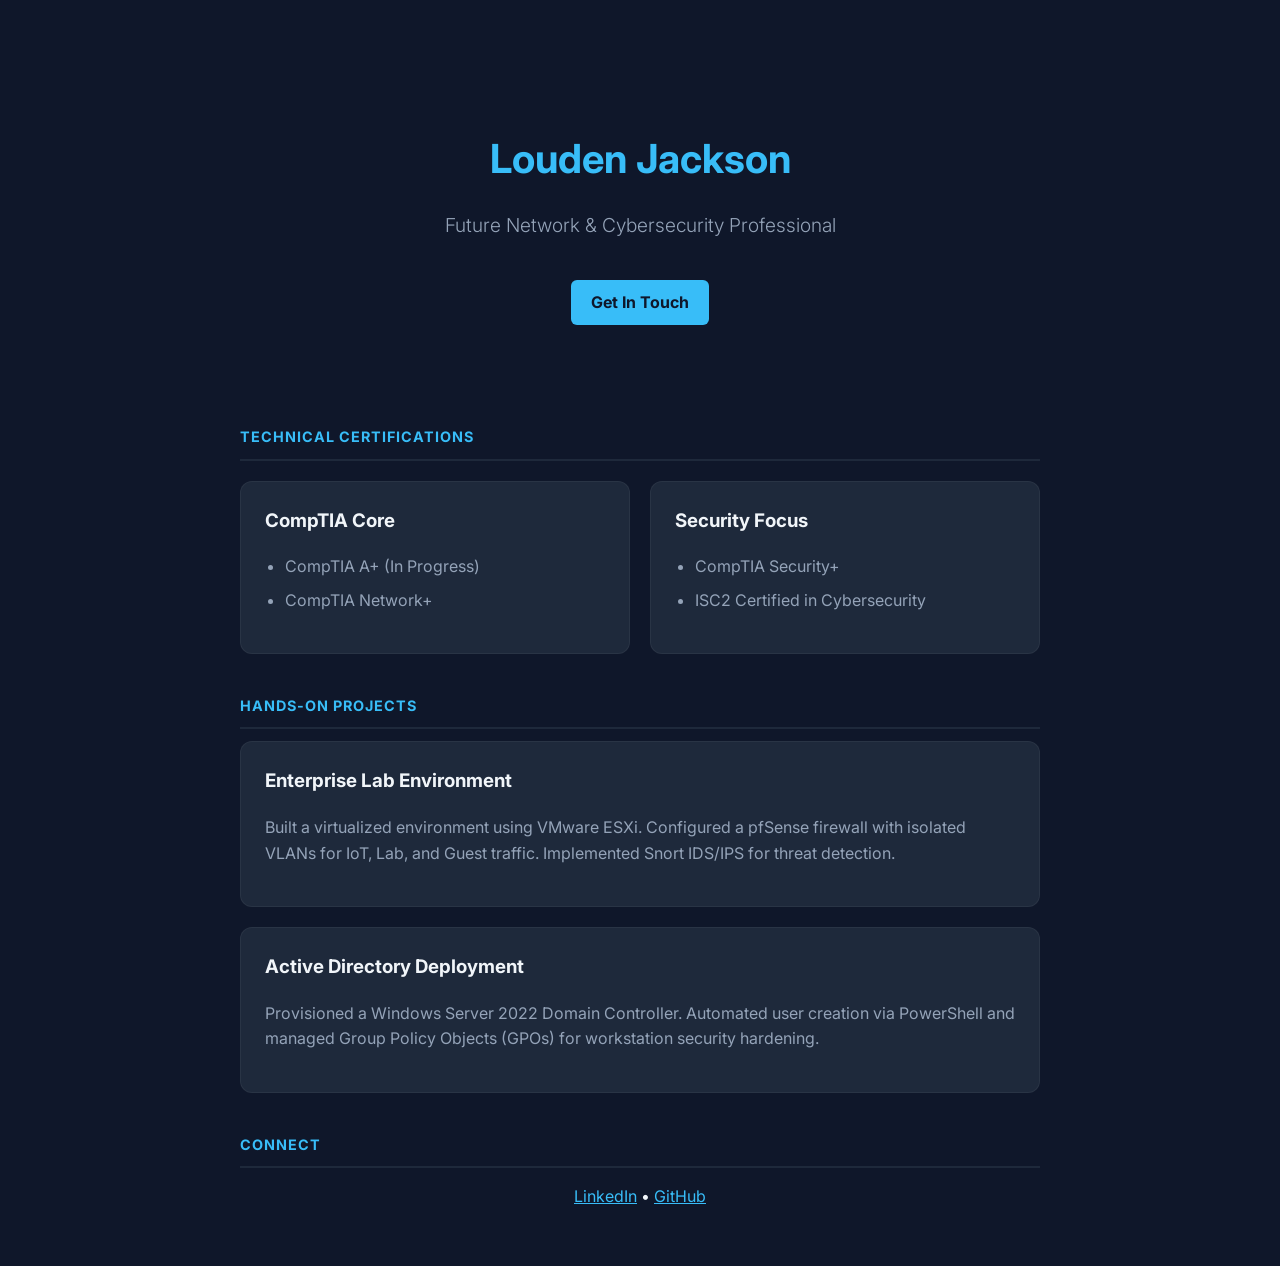
==== index.html @ 441cfcd6 "Update index.html" ====
<!DOCTYPE html>
<html lang="en">
<head>
    <meta charset="UTF-8">
    <meta name="viewport" content="width=device-width, initial-scale=1.0">
    <title>Louden Jackson | IT & Cybersecurity Portfolio</title>
    <link href="https://fonts.googleapis.com/css2?family=Inter:wght@300;400;700&display=swap" rel="stylesheet">
    <style>
        :root {
            --bg: #0f172a;
            --card-bg: #1e293b;
            --accent: #38bdf8;
            --text-main: #f1f5f9;
            --text-dim: #94a3b8;
        }

        body {
            font-family: 'Inter', sans-serif;
            background-color: var(--bg);
            color: var(--text-main);
            line-height: 1.6;
            margin: 0;
            padding: 0;
        }

        .container {
            max-width: 800px;
            margin: 0 auto;
            padding: 40px 20px;
        }

        header {
            text-align: center;
            padding: 60px 0;
        }

        h1 {
            font-size: 2.5rem;
            margin-bottom: 10px;
            color: var(--accent);
        }

        .subtitle {
            font-size: 1.2rem;
            color: var(--text-dim);
            font-weight: 300;
        }

        .section-title {
            border-bottom: 2px solid var(--card-bg);
            padding-bottom: 10px;
            margin-top: 40px;
            text-transform: uppercase;
            letter-spacing: 1px;
            font-size: 0.9rem;
            color: var(--accent);
        }

        .grid {
            display: grid;
            grid-template-columns: 1fr 1fr;
            gap: 20px;
            margin-top: 20px;
        }

        .box {
            background: var(--card-bg);
            padding: 24px;
            border-radius: 12px;
            transition: transform 0.2s ease;
            border: 1px solid rgba(255,255,255,0.05);
        }

        .box:hover {
            transform: translateY(-5px);
            border-color: var(--accent);
        }

        h3 { margin-top: 0; color: var(--text-main); }
        
        ul { padding-left: 20px; color: var(--text-dim); }
        li { margin-bottom: 8px; }

        .contact-link {
            display: inline-block;
            margin-top: 20px;
            padding: 10px 20px;
            background: var(--accent);
            color: var(--bg);
            text-decoration: none;
            border-radius: 6px;
            font-weight: bold;
        }

        @media (max-width: 600px) {
            .grid { grid-template-columns: 1fr; }
        }
    </style>
</head>
<body>

    <div class="container">
        <header>
            <h1>Louden Jackson</h1>
            <p class="subtitle">Future Network & Cybersecurity Professional</p>
            <a href="mailto:your@email.com" class="contact-link">Get In Touch</a>
        </header>

        <h2 class="section-title">Technical Certifications</h2>
        <div class="grid">
            <div class="box">
                <h3>CompTIA Core</h3>
                <ul>
                    <li>CompTIA A+ (In Progress)</li>
                    <li>CompTIA Network+</li>
                </ul>
            </div>
            <div class="box">
                <h3>Security Focus</h3>
                <ul>
                    <li>CompTIA Security+</li>
                    <li>ISC2 Certified in Cybersecurity</li>
                </ul>
            </div>
        </div>

        <h2 class="section-title">Hands-on Projects</h2>
        <div class="box">
            <h3>Enterprise Lab Environment</h3>
            <p style="color: var(--text-dim)">Built a virtualized environment using VMware ESXi. Configured a pfSense firewall with isolated VLANs for IoT, Lab, and Guest traffic. Implemented Snort IDS/IPS for threat detection.</p>
        </div>

        <div class="box" style="margin-top: 20px;">
            <h3>Active Directory Deployment</h3>
            <p style="color: var(--text-dim)">Provisioned a Windows Server 2022 Domain Controller. Automated user creation via PowerShell and managed Group Policy Objects (GPOs) for workstation security hardening.</p>
        </div>

        <h2 class="section-title">Connect</h2>
        <p style="text-align: center;">
            <a href="https://linkedin.com/in/yourusername" style="color: var(--accent);">LinkedIn</a> &bull; 
            <a href="https://github.com/yourusername" style="color: var(--accent);">GitHub</a>
        </p>
    </div>

</body>
</html>
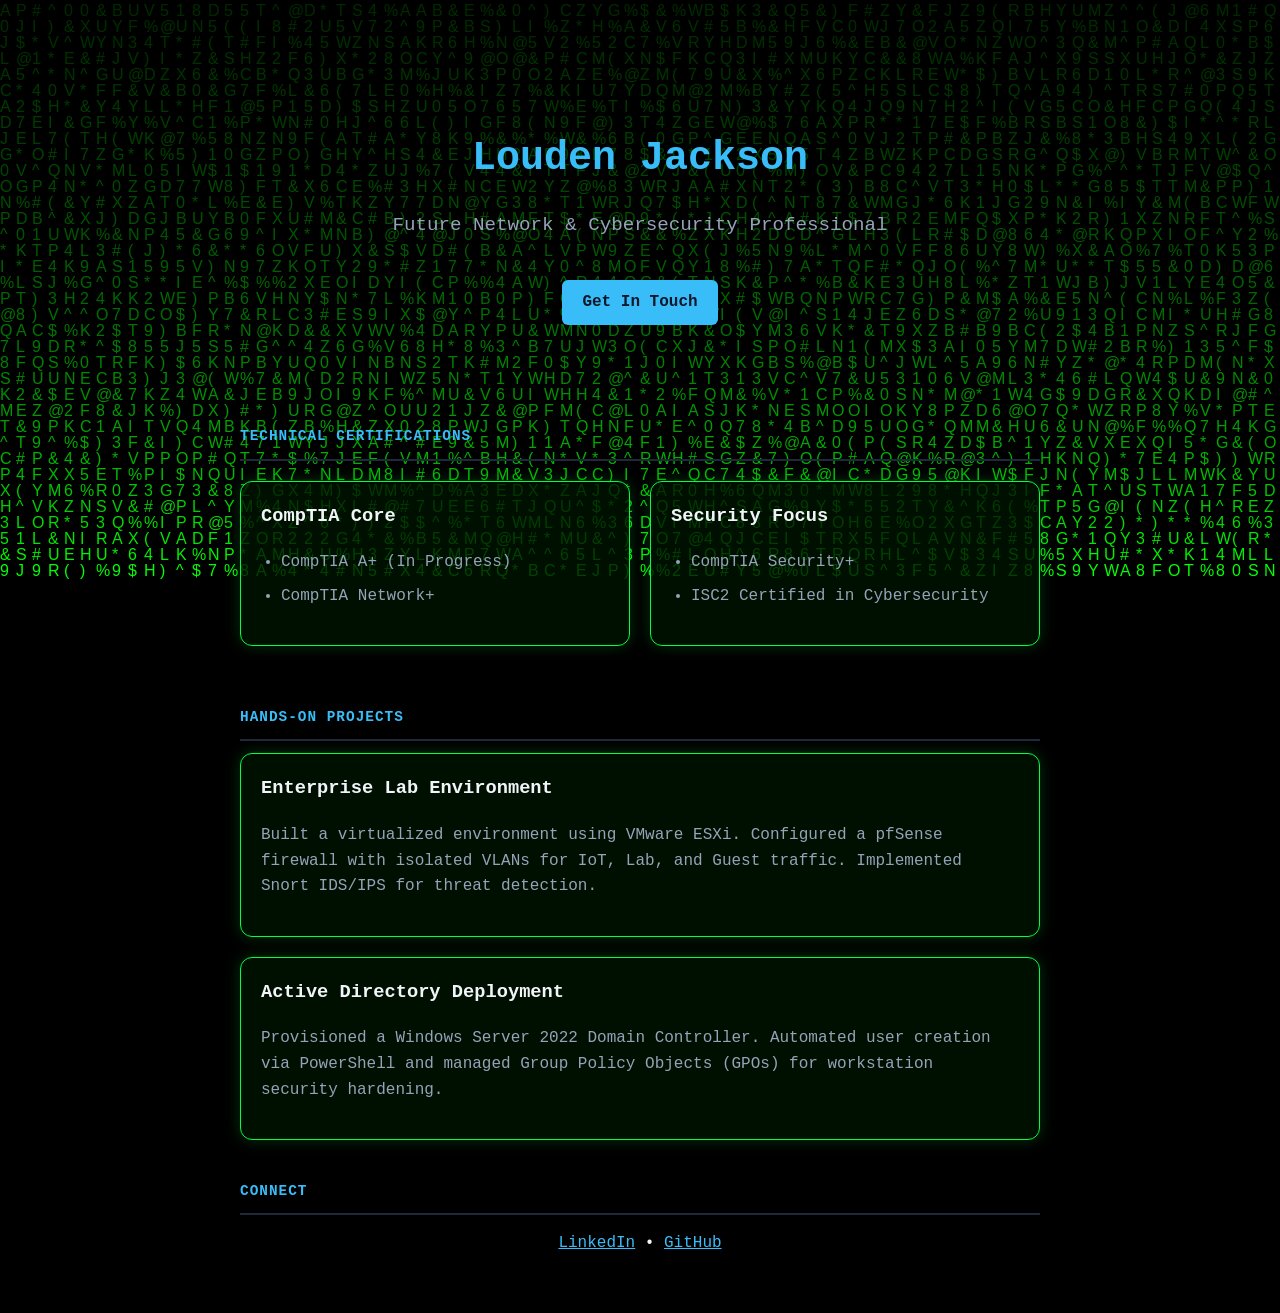
==== commit d12a2b14: "Update index.html" ====
--- a/index.html
+++ b/index.html
@@ -144,3 +144,33 @@
 
 </body>
 </html>
+<canvas id="matrix"></canvas>
+<style>
+  body { margin: 0; background: black; overflow-x: hidden; font-family: 'Courier New', monospace; }
+  #matrix { position: fixed; top: 0; left: 0; z-index: -1; }
+  .content { position: relative; z-index: 1; color: #00ff41; text-shadow: 0 0 5px #00ff41; padding: 50px; }
+  .box { background: rgba(0, 20, 0, 0.8); border: 1px solid #00ff41; padding: 20px; margin-bottom: 20px; box-shadow: 0 0 15px rgba(0, 255, 65, 0.2); }
+</style>
+
+<script>
+  const canvas = document.getElementById('matrix');
+  const ctx = canvas.getContext('2d');
+  canvas.width = window.innerWidth; canvas.height = window.innerHeight;
+  const letters = "ABCDEFGHIJKLMNOPQRSTUVWXYZ0123456789@#$%^&*()*&^%";
+  const fontSize = 16;
+  const columns = canvas.width / fontSize;
+  const drops = Array(Math.floor(columns)).fill(1);
+
+  function draw() {
+    ctx.fillStyle = "rgba(0, 0, 0, 0.05)";
+    ctx.fillRect(0, 0, canvas.width, canvas.height);
+    ctx.fillStyle = "#0F0"; ctx.font = fontSize + "px arial";
+    drops.forEach((y, i) => {
+      const text = letters[Math.floor(Math.random() * letters.length)];
+      ctx.fillText(text, i * fontSize, y * fontSize);
+      if (y * fontSize > canvas.height && Math.random() > 0.975) drops[i] = 0;
+      drops[i]++;
+    });
+  }
+  setInterval(draw, 33);
+</script>
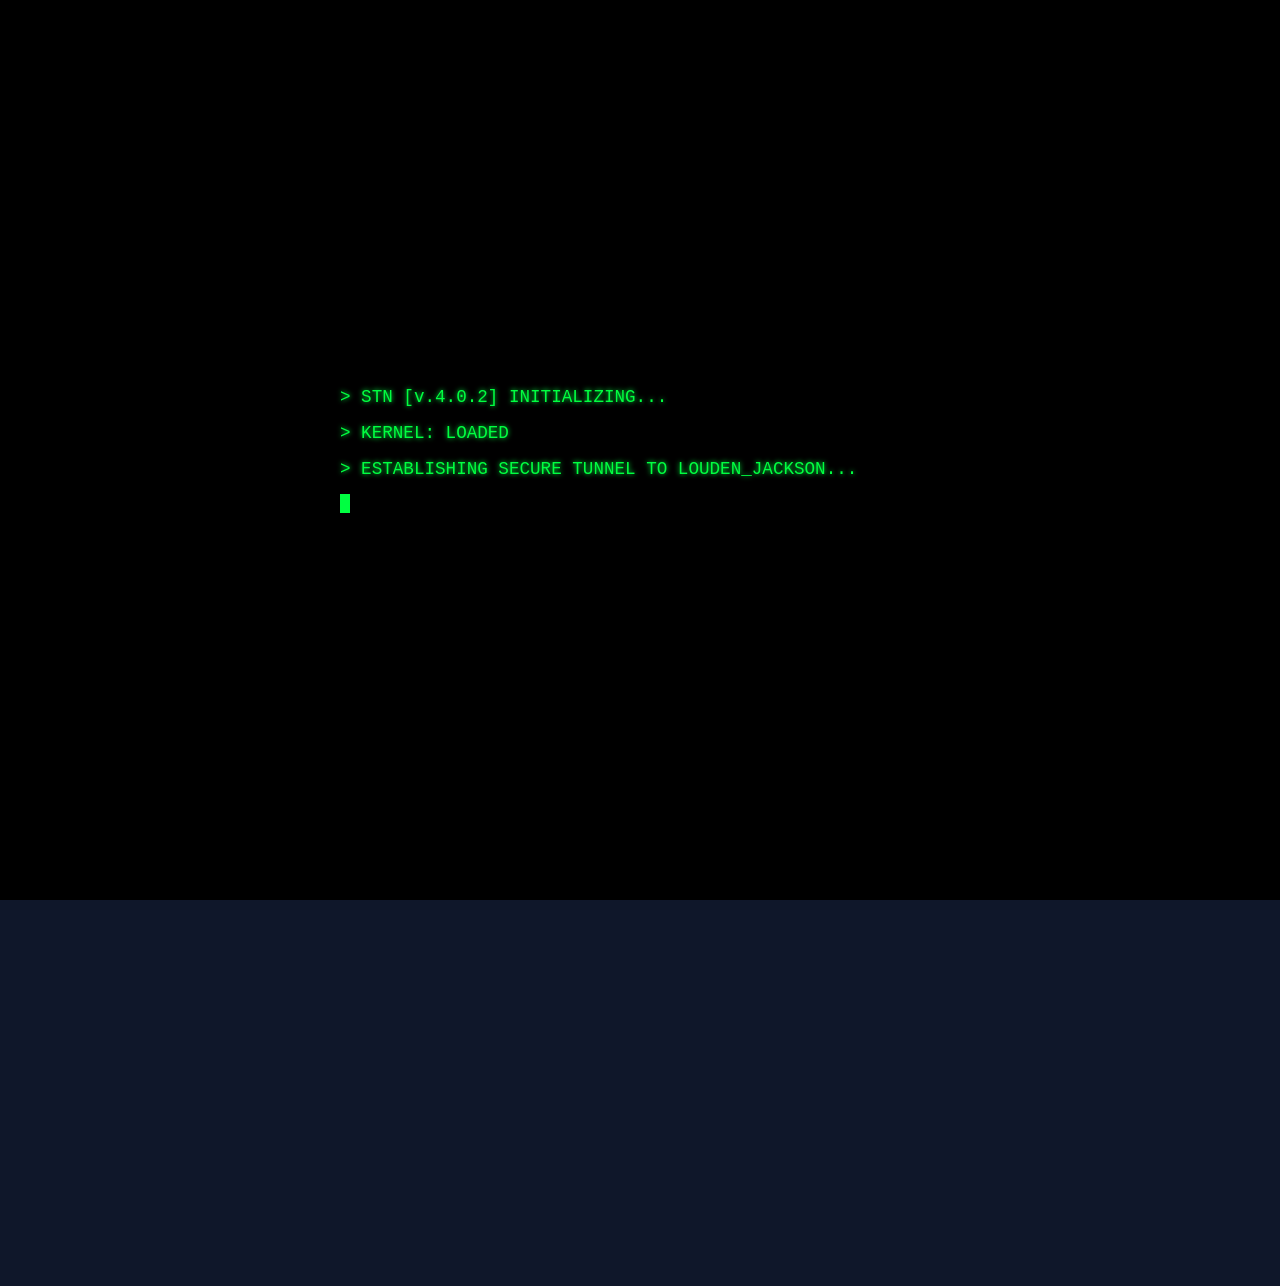
==== commit d2924cb4: "Update index.html" ====
--- a/index.html
+++ b/index.html
@@ -12,6 +12,7 @@
             --accent: #38bdf8;
             --text-main: #f1f5f9;
             --text-dim: #94a3b8;
+            --terminal-green: #00ff41;
         }
 
         body {
@@ -21,31 +22,70 @@
             line-height: 1.6;
             margin: 0;
             padding: 0;
-        }
-
+            overflow-x: hidden;
+        }
+
+        /* --- Boot Screen Styles --- */
+        #boot-screen {
+            position: fixed;
+            inset: 0;
+            background: #000;
+            color: var(--terminal-green);
+            z-index: 10000;
+            display: flex;
+            justify-content: center;
+            align-items: center;
+            font-family: 'Courier New', monospace;
+        }
+
+        #boot-content {
+            width: 90%;
+            max-width: 600px;
+            text-shadow: 0 0 5px var(--terminal-green);
+        }
+
+        .boot-line {
+            margin-bottom: 8px;
+            font-size: 1.1rem;
+        }
+
+        #cursor {
+            display: inline-block;
+            width: 10px;
+            height: 1.2rem;
+            background: var(--terminal-green);
+            animation: blink 0.8s infinite;
+            vertical-align: middle;
+        }
+
+        @keyframes blink { 50% { opacity: 0; } }
+
+        .fade-out-terminal {
+            transition: opacity 1s ease, visibility 1s;
+            opacity: 0;
+            visibility: hidden;
+        }
+
+        /* --- Main Content Styles --- */
         .container {
             max-width: 800px;
             margin: 0 auto;
             padding: 40px 20px;
-        }
-
-        header {
-            text-align: center;
-            padding: 60px 0;
-        }
-
-        h1 {
-            font-size: 2.5rem;
-            margin-bottom: 10px;
-            color: var(--accent);
-        }
-
-        .subtitle {
-            font-size: 1.2rem;
-            color: var(--text-dim);
-            font-weight: 300;
-        }
-
+            position: relative;
+            z-index: 1;
+            opacity: 0; /* Hidden until boot finishes */
+            transform: translateY(20px);
+            transition: opacity 1s ease, transform 1s ease;
+        }
+
+        .container.visible {
+            opacity: 1;
+            transform: translateY(0);
+        }
+
+        header { text-align: center; padding: 60px 0; }
+        h1 { font-size: 2.5rem; margin-bottom: 10px; color: var(--accent); }
+        .subtitle { font-size: 1.2rem; color: var(--text-dim); font-weight: 300; }
         .section-title {
             border-bottom: 2px solid var(--card-bg);
             padding-bottom: 10px;
@@ -56,28 +96,18 @@
             color: var(--accent);
         }
 
-        .grid {
-            display: grid;
-            grid-template-columns: 1fr 1fr;
-            gap: 20px;
-            margin-top: 20px;
-        }
-
+        .grid { display: grid; grid-template-columns: 1fr 1fr; gap: 20px; margin-top: 20px; }
         .box {
-            background: var(--card-bg);
+            background: rgba(30, 41, 59, 0.8); /* Added transparency for matrix effect */
             padding: 24px;
             border-radius: 12px;
-            transition: transform 0.2s ease;
+            transition: transform 0.2s ease, border-color 0.2s ease;
             border: 1px solid rgba(255,255,255,0.05);
-        }
-
-        .box:hover {
-            transform: translateY(-5px);
-            border-color: var(--accent);
-        }
-
+            backdrop-filter: blur(4px);
+        }
+
+        .box:hover { transform: translateY(-5px); border-color: var(--accent); }
         h3 { margin-top: 0; color: var(--text-main); }
-        
         ul { padding-left: 20px; color: var(--text-dim); }
         li { margin-bottom: 8px; }
 
@@ -92,14 +122,23 @@
             font-weight: bold;
         }
 
-        @media (max-width: 600px) {
-            .grid { grid-template-columns: 1fr; }
-        }
+        #matrix { position: fixed; top: 0; left: 0; z-index: -1; }
+
+        @media (max-width: 600px) { .grid { grid-template-columns: 1fr; } }
     </style>
 </head>
 <body>
 
-    <div class="container">
+    <div id="boot-screen">
+        <div id="boot-content">
+            <div id="boot-text"></div>
+            <span id="cursor"></span>
+        </div>
+    </div>
+
+    <canvas id="matrix"></canvas>
+
+    <div class="container" id="main-content">
         <header>
             <h1>Louden Jackson</h1>
             <p class="subtitle">Future Network & Cybersecurity Professional</p>
@@ -142,35 +181,64 @@
         </p>
     </div>
 
+    <script>
+        // --- Matrix Animation ---
+        const canvas = document.getElementById('matrix');
+        const ctx = canvas.getContext('2d');
+        canvas.width = window.innerWidth; 
+        canvas.height = window.innerHeight;
+        const letters = "ABCDEFGHIJKLMNOPQRSTUVWXYZ0123456789@#$%^&*()*&^%";
+        const fontSize = 16;
+        const columns = canvas.width / fontSize;
+        const drops = Array(Math.floor(columns)).fill(1);
+
+        function drawMatrix() {
+            ctx.fillStyle = "rgba(0, 0, 0, 0.05)";
+            ctx.fillRect(0, 0, canvas.width, canvas.height);
+            ctx.fillStyle = "#0F0"; 
+            ctx.font = fontSize + "px arial";
+            drops.forEach((y, i) => {
+                const text = letters[Math.floor(Math.random() * letters.length)];
+                ctx.fillText(text, i * fontSize, y * fontSize);
+                if (y * fontSize > canvas.height && Math.random() > 0.975) drops[i] = 0;
+                drops[i]++;
+            });
+        }
+        setInterval(drawMatrix, 33);
+
+        // --- Boot Sequence ---
+        const bootMessages = [
+            "STN [v.4.0.2] INITIALIZING...",
+            "KERNEL: LOADED",
+            "ESTABLISHING SECURE TUNNEL TO LOUDEN_JACKSON...",
+            "HANDSHAKE SUCCESSFUL (AES-256)",
+            "DECRYPTING PORTFOLIO ASSETS...",
+            "ACCESS GRANTED."
+        ];
+
+        const bootTextContainer = document.getElementById('boot-text');
+        let msgIndex = 0;
+
+        function typeBootLines() {
+            if (msgIndex < bootMessages.length) {
+                const line = document.createElement('div');
+                line.className = 'boot-line';
+                line.textContent = `> ${bootMessages[msgIndex]}`;
+                bootTextContainer.appendChild(line);
+                msgIndex++;
+                
+                // Pacing: fast initial lines, slower "decryption"
+                const delay = msgIndex > 3 ? 800 : 400; 
+                setTimeout(typeBootLines, delay);
+            } else {
+                setTimeout(() => {
+                    document.getElementById('boot-screen').classList.add('fade-out-terminal');
+                    document.getElementById('main-content').classList.add('visible');
+                }, 1000);
+            }
+        }
+
+        window.addEventListener('load', typeBootLines);
+    </script>
 </body>
 </html>
-<canvas id="matrix"></canvas>
-<style>
-  body { margin: 0; background: black; overflow-x: hidden; font-family: 'Courier New', monospace; }
-  #matrix { position: fixed; top: 0; left: 0; z-index: -1; }
-  .content { position: relative; z-index: 1; color: #00ff41; text-shadow: 0 0 5px #00ff41; padding: 50px; }
-  .box { background: rgba(0, 20, 0, 0.8); border: 1px solid #00ff41; padding: 20px; margin-bottom: 20px; box-shadow: 0 0 15px rgba(0, 255, 65, 0.2); }
-</style>
-
-<script>
-  const canvas = document.getElementById('matrix');
-  const ctx = canvas.getContext('2d');
-  canvas.width = window.innerWidth; canvas.height = window.innerHeight;
-  const letters = "ABCDEFGHIJKLMNOPQRSTUVWXYZ0123456789@#$%^&*()*&^%";
-  const fontSize = 16;
-  const columns = canvas.width / fontSize;
-  const drops = Array(Math.floor(columns)).fill(1);
-
-  function draw() {
-    ctx.fillStyle = "rgba(0, 0, 0, 0.05)";
-    ctx.fillRect(0, 0, canvas.width, canvas.height);
-    ctx.fillStyle = "#0F0"; ctx.font = fontSize + "px arial";
-    drops.forEach((y, i) => {
-      const text = letters[Math.floor(Math.random() * letters.length)];
-      ctx.fillText(text, i * fontSize, y * fontSize);
-      if (y * fontSize > canvas.height && Math.random() > 0.975) drops[i] = 0;
-      drops[i]++;
-    });
-  }
-  setInterval(draw, 33);
-</script>
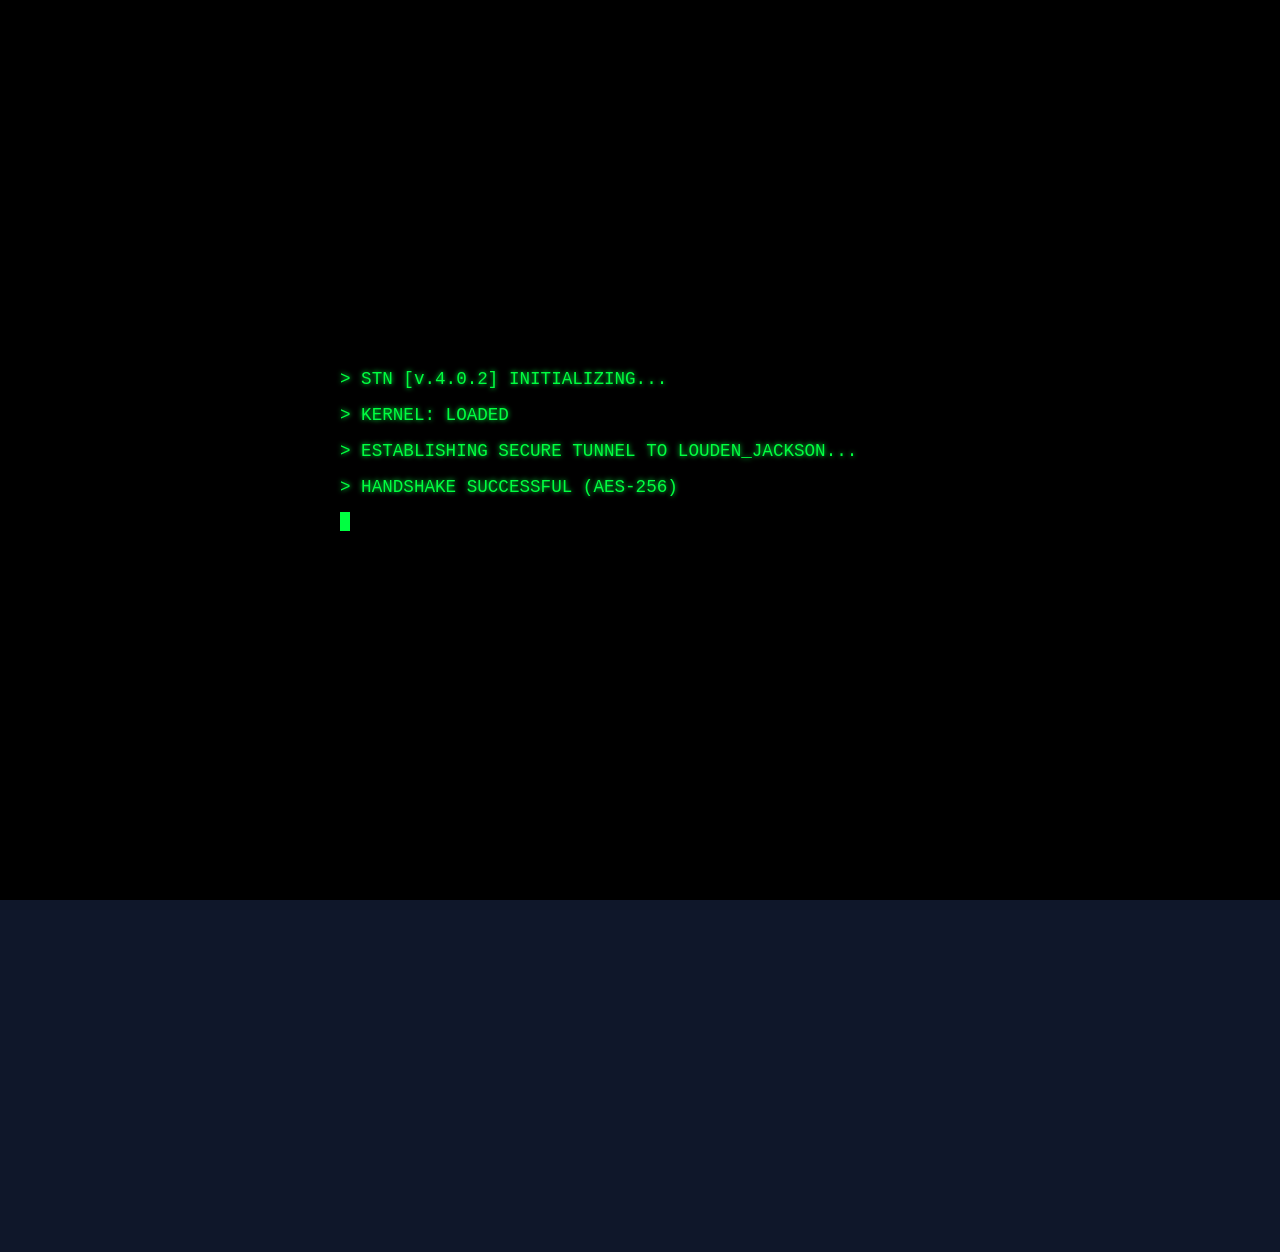
==== commit d0b9ef4d: "Update index.html" ====
--- a/index.html
+++ b/index.html
@@ -151,14 +151,12 @@
                 <h3>CompTIA Core</h3>
                 <ul>
                     <li>CompTIA A+ (In Progress)</li>
-                    <li>CompTIA Network+</li>
                 </ul>
             </div>
             <div class="box">
                 <h3>Security Focus</h3>
                 <ul>
                     <li>CompTIA Security+</li>
-                    <li>ISC2 Certified in Cybersecurity</li>
                 </ul>
             </div>
         </div>
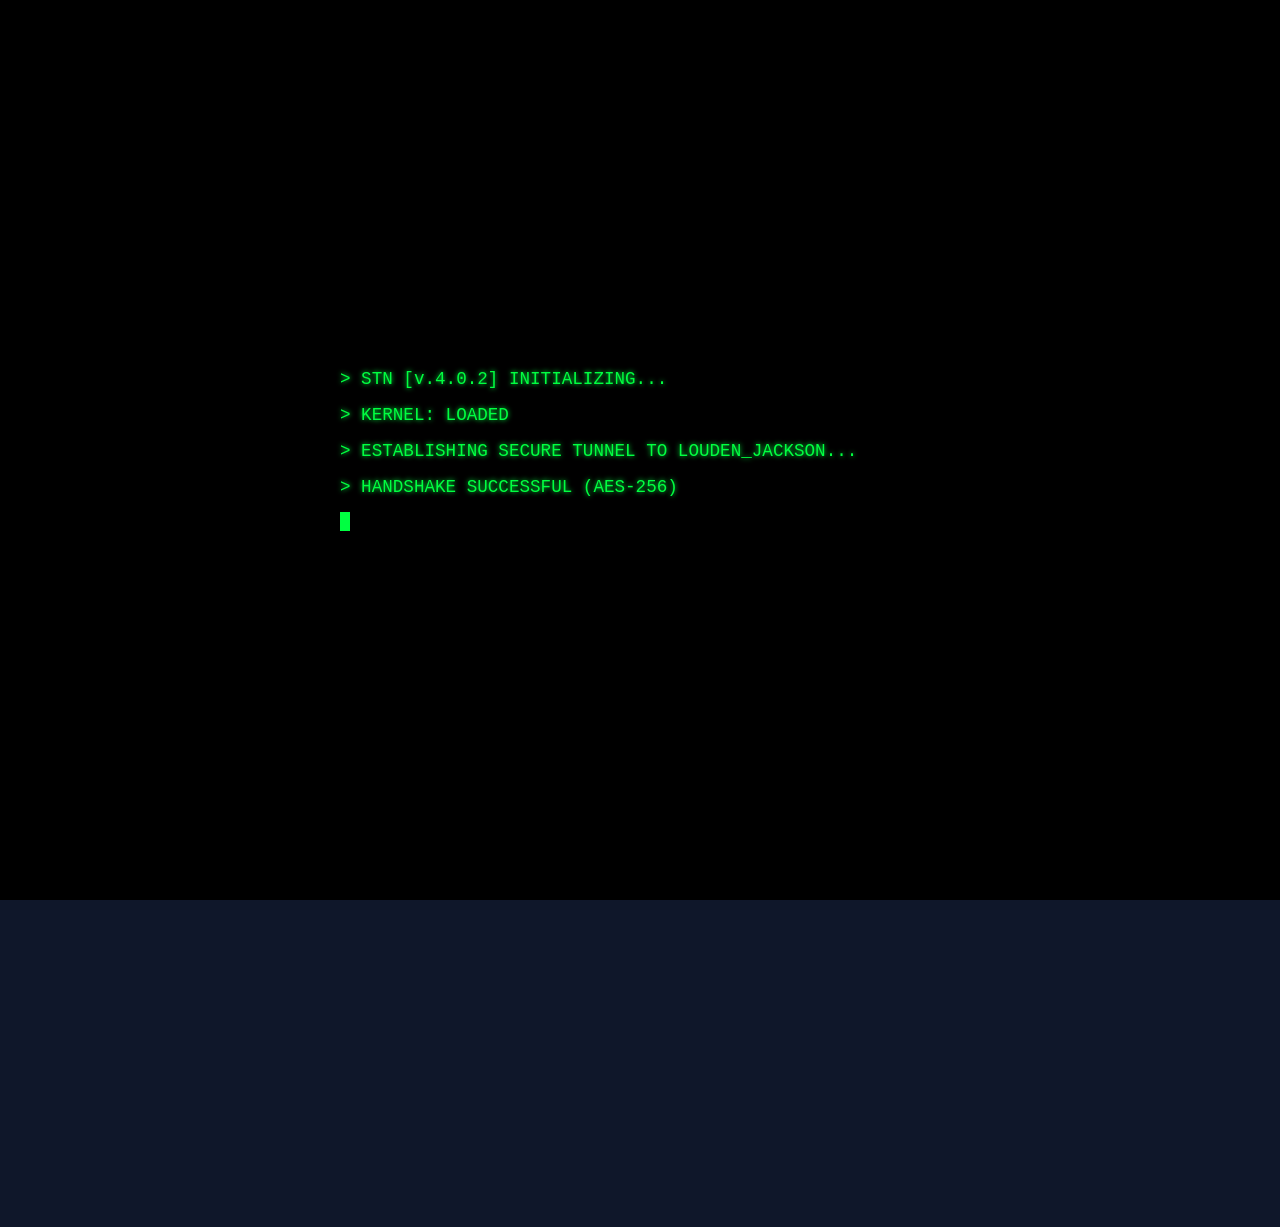
==== commit cbf8f73f: "Update index.html" ====
--- a/index.html
+++ b/index.html
@@ -168,8 +168,8 @@
         </div>
 
         <div class="box" style="margin-top: 20px;">
-            <h3>Active Directory Deployment</h3>
-            <p style="color: var(--text-dim)">Provisioned a Windows Server 2022 Domain Controller. Automated user creation via PowerShell and managed Group Policy Objects (GPOs) for workstation security hardening.</p>
+            <h3>Aruba Switch VLAN Configuring Lab</h3>
+            <p style="color: var(--text-dim)">Configured VLAN's On Aruba Switches And Implemented Pf Sense Firewall</p>
         </div>
 
         <h2 class="section-title">Connect</h2>
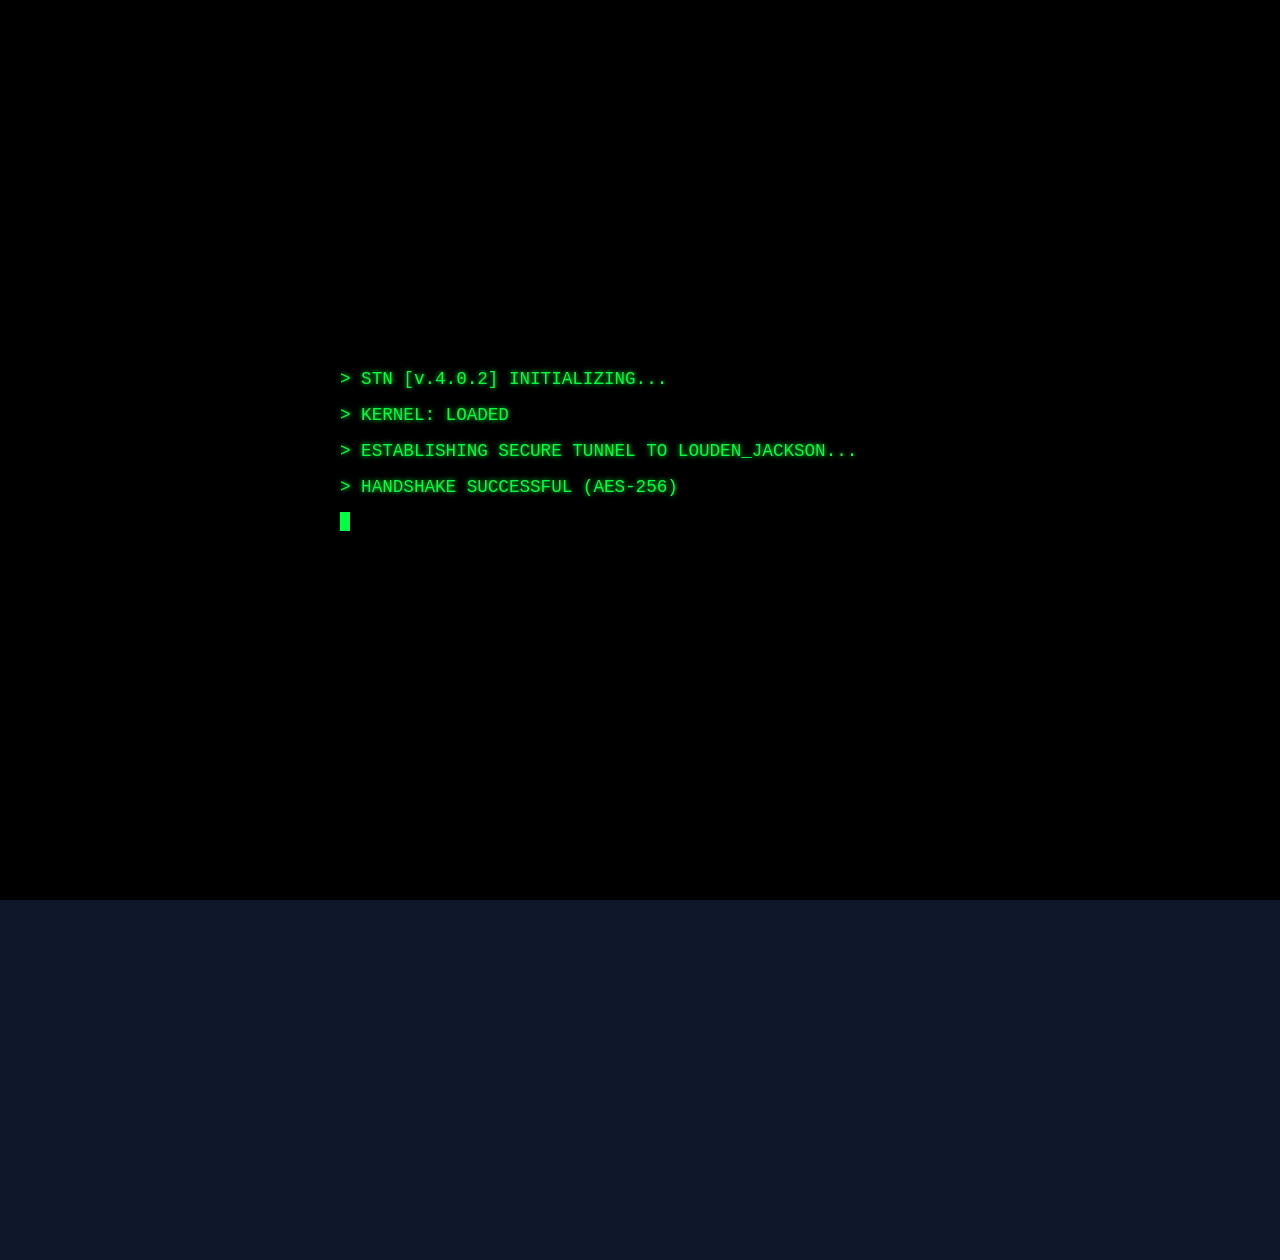
==== commit a9ba8528: "Update index.html" ====
--- a/index.html
+++ b/index.html
@@ -142,7 +142,7 @@
         <header>
             <h1>Louden Jackson</h1>
             <p class="subtitle">Future Network & Cybersecurity Professional</p>
-            <a href="mailto:your@email.com" class="contact-link">Get In Touch</a>
+            <a href="mailto:loudenjackson5@gmail.com" class="contact-link">Get In Touch</a>
         </header>
 
         <h2 class="section-title">Technical Certifications</h2>
@@ -154,9 +154,10 @@
                 </ul>
             </div>
             <div class="box">
-                <h3>Security Focus</h3>
+                <h3>IT Specialist</h3>
                 <ul>
-                    <li>CompTIA Security+</li>
+                    <li>Device Configuration & Management</li>
+                    <li>Networking</li>
                 </ul>
             </div>
         </div>
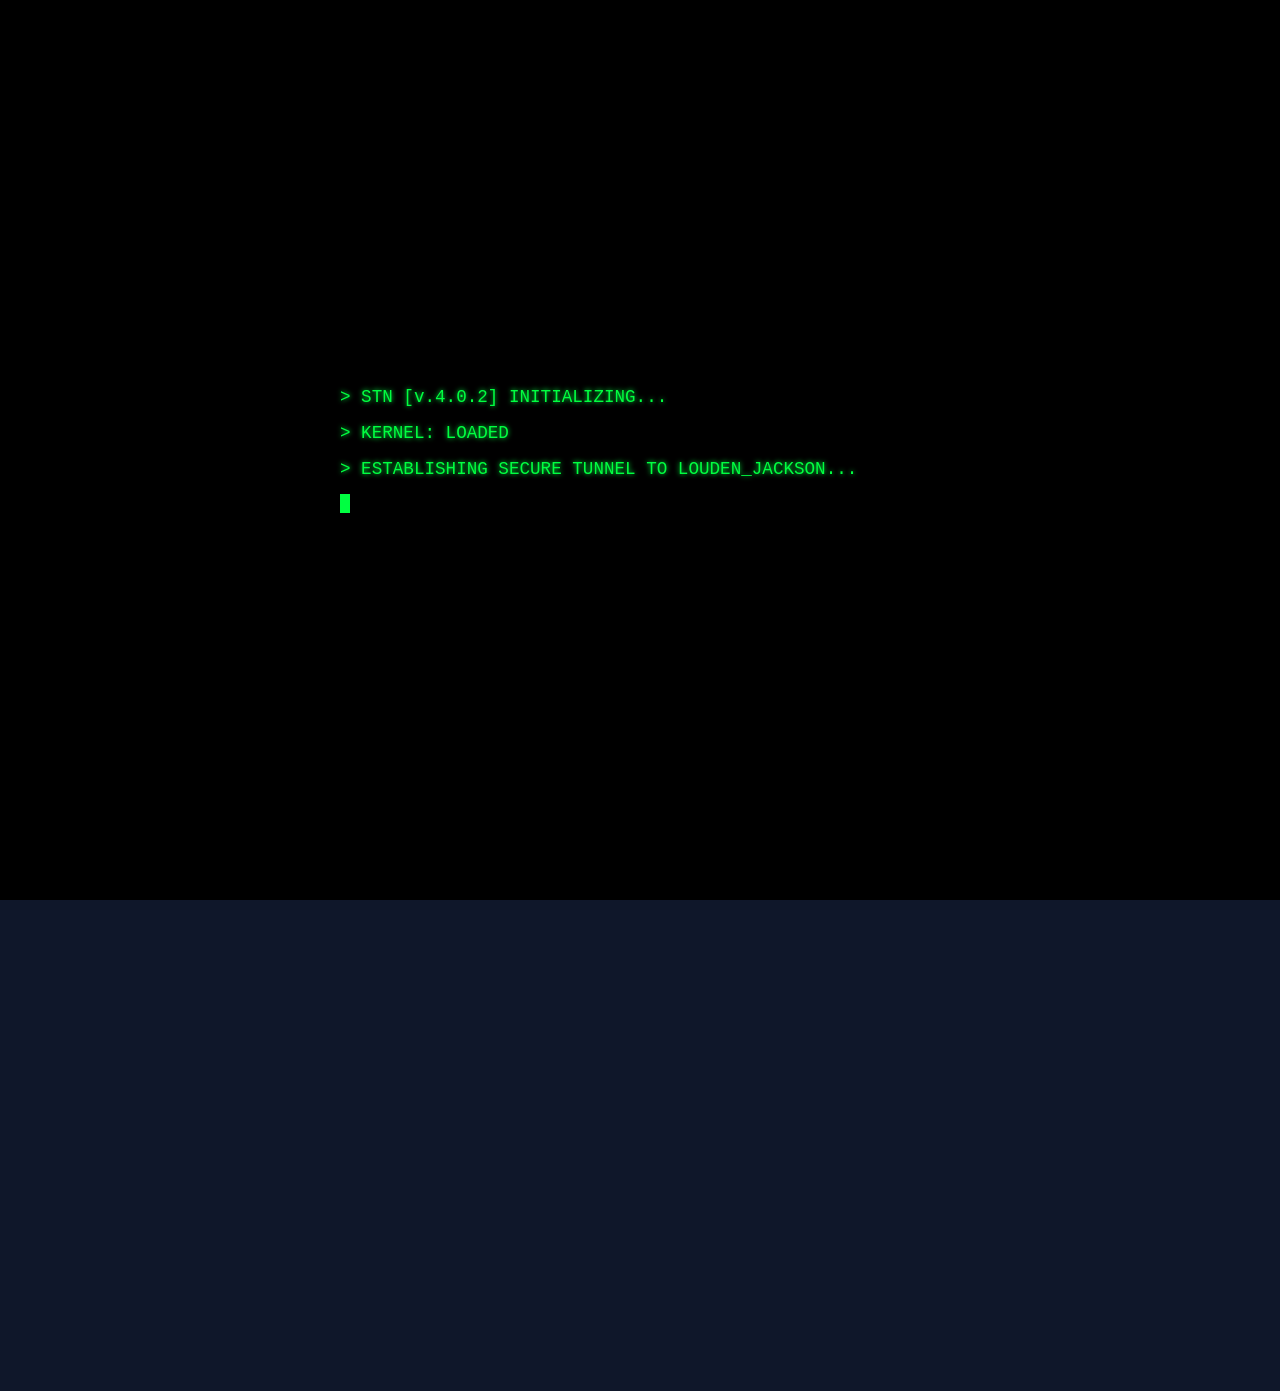
==== commit 7dcc3447: "Update index.html" ====
--- a/index.html
+++ b/index.html
@@ -177,6 +177,12 @@
         <p style="text-align: center;">
             <a href="https://linkedin.com/in/yourusername" style="color: var(--accent);">LinkedIn</a> &bull; 
             <a href="https://github.com/yourusername" style="color: var(--accent);">GitHub</a>
+            <h2 class="section-title">Credentials</h2>
+<div style="text-align: center; margin-top: 30px;">
+    <a href="path-to-your-resume.pdf" class="resume-btn" download>
+        Download Full Resume
+    </a>
+</div>
         </p>
     </div>
 
